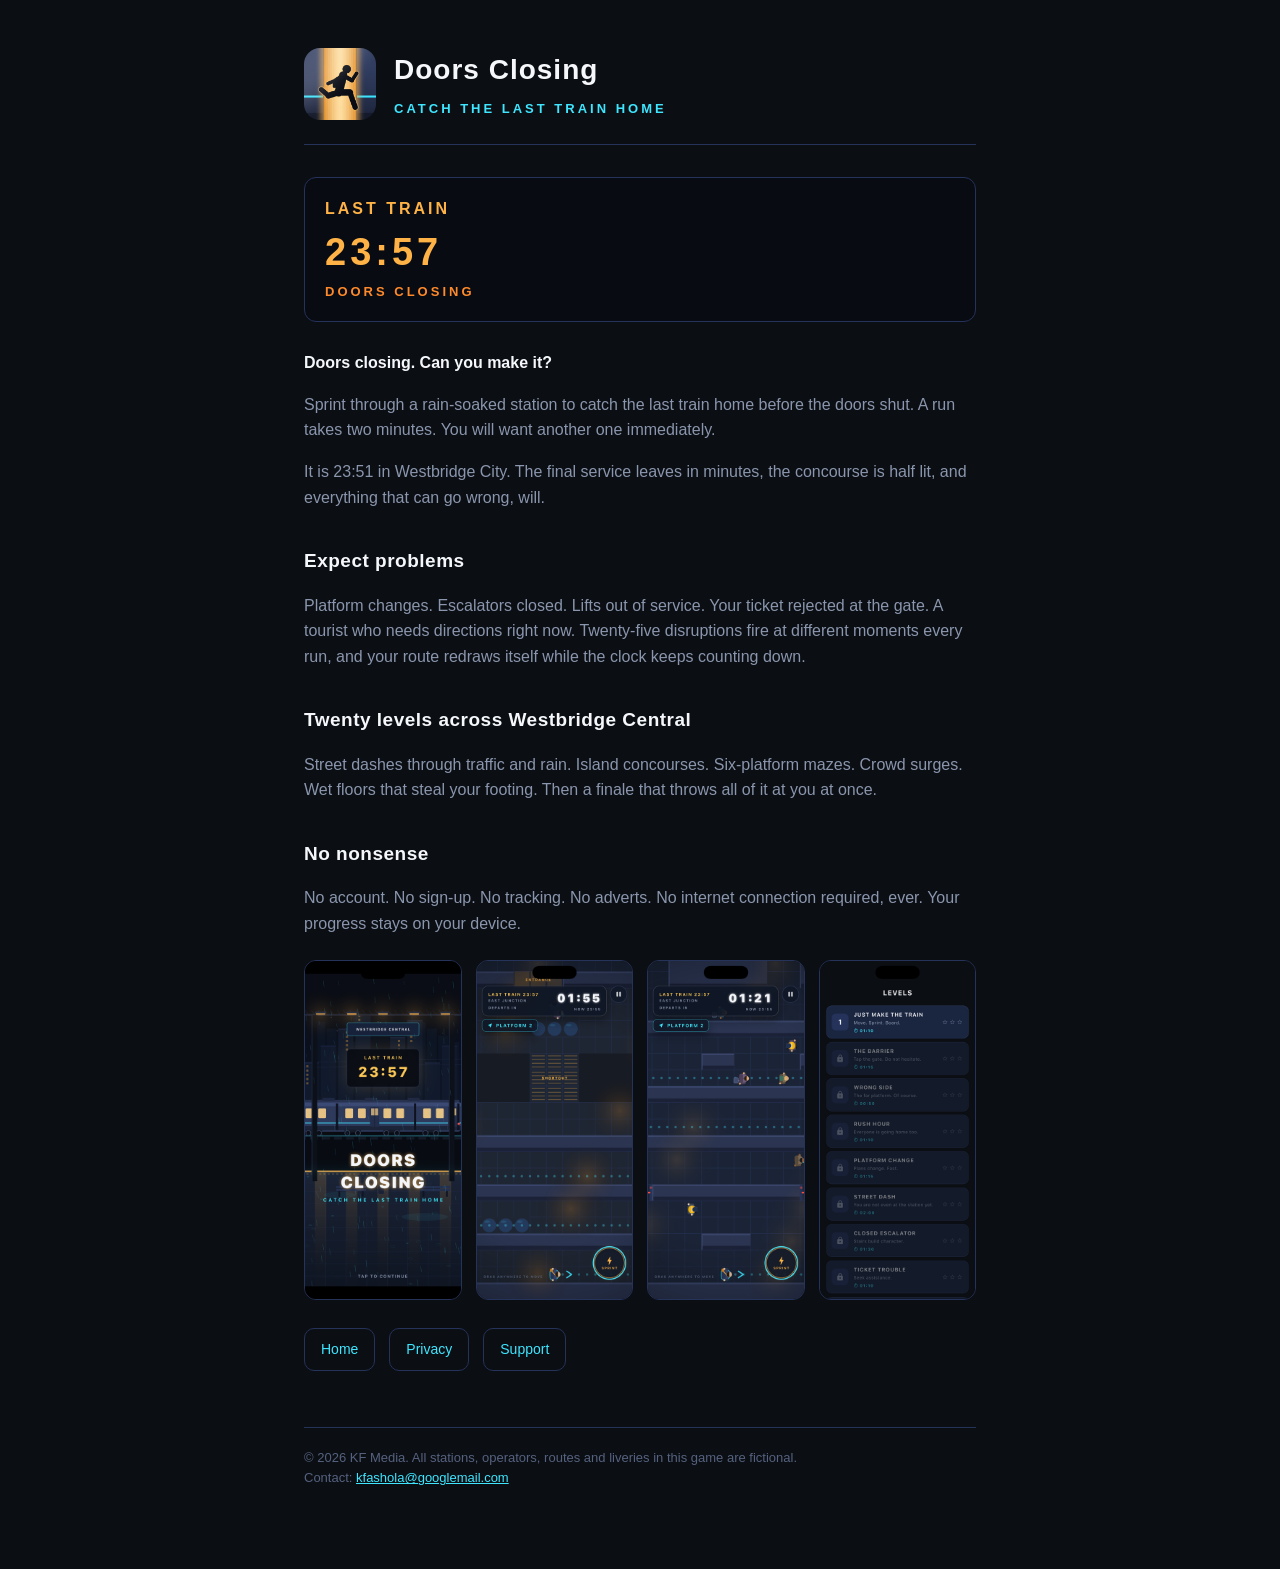
==== index.html @ 66f54e41 "Support and privacy pages for Doors Closing" ====
<!doctype html>
<html lang="en-GB">
<head>
<meta charset="utf-8">
<meta name="viewport" content="width=device-width,initial-scale=1">
<title>Doors Closing — catch the last train home</title>
<meta name="description" content="A late-night commuter arcade game for iPhone. Sprint through a rain-soaked station and catch the 23:57 before the doors close.">
<link rel="stylesheet" href="style.css">
<link rel="icon" href="icon.png">
</head>
<body>
<div class="wrap">
<header>
  <img src="icon.png" alt="Doors Closing icon">
  <h1>Doors Closing<small>Catch the last train home</small></h1>
</header>

<div class="board">
  <div class="t">LAST TRAIN</div>
  <div class="big">23:57</div>
  <div class="t" style="color:#ff8a2b;font-size:13px">DOORS CLOSING</div>
</div>
<p><strong>Doors closing. Can you make it?</strong></p>
<p>Sprint through a rain-soaked station to catch the last train home before the doors shut. A run takes two minutes. You will want another one immediately.</p>
<p>It is 23:51 in Westbridge City. The final service leaves in minutes, the concourse is half lit, and everything that can go wrong, will.</p>
<h2>Expect problems</h2>
<p>Platform changes. Escalators closed. Lifts out of service. Your ticket rejected at the gate. A tourist who needs directions right now. Twenty-five disruptions fire at different moments every run, and your route redraws itself while the clock keeps counting down.</p>
<h2>Twenty levels across Westbridge Central</h2>
<p>Street dashes through traffic and rain. Island concourses. Six-platform mazes. Crowd surges. Wet floors that steal your footing. Then a finale that throws all of it at you at once.</p>
<h2>No nonsense</h2>
<p>No account. No sign-up. No tracking. No adverts. No internet connection required, ever. Your progress stays on your device.</p>
<div class="shots">
  <img src="shots/01_splash.png" alt="Title screen on a rainy platform">
  <img src="shots/02_street.png" alt="Street level with the countdown running">
  <img src="shots/03_station.png" alt="Station concourse with commuters">
  <img src="shots/05_levels.png" alt="Level select screen">
</div>
<nav>
  <a href="index.html">Home</a>
  <a href="privacy.html">Privacy</a>
  <a href="support.html">Support</a>
</nav>
<footer>
  © 2026 KF Media. All stations, operators, routes and liveries in this game are fictional.<br>
  Contact: <a href="mailto:kfashola@googlemail.com">kfashola@googlemail.com</a>
</footer>
</div>
</body>
</html>
---- style.css ----
:root{--bg:#0b0e13;--panel:#121a2b;--line:#25325a;--text:#f5f7fa;--muted:#8a96ad;--amber:#ffb347;--cyan:#3ee6ff}
*{box-sizing:border-box}
body{margin:0;background:var(--bg);color:var(--text);font:16px/1.6 -apple-system,BlinkMacSystemFont,"Segoe UI",Roboto,Helvetica,Arial,sans-serif}
a{color:var(--cyan)}
.wrap{max-width:720px;margin:0 auto;padding:48px 24px 80px}
header{border-bottom:1px solid var(--line);padding-bottom:24px;margin-bottom:32px;display:flex;align-items:center;gap:18px}
header img{width:72px;height:72px;border-radius:16px}
h1{font-size:28px;letter-spacing:1px;margin:0}
h1 small{display:block;font-size:13px;letter-spacing:3px;color:var(--cyan);font-weight:600;margin-top:6px;text-transform:uppercase}
h2{font-size:19px;letter-spacing:.5px;margin:36px 0 10px}
h3{font-size:16px;margin:26px 0 6px}
p,li{color:var(--muted)}
p strong,li strong{color:var(--text)}
.board{background:#080b12;border:1px solid var(--line);border-radius:12px;padding:18px 20px;margin:28px 0;font-variant-numeric:tabular-nums}
.board .t{color:var(--amber);letter-spacing:3px;font-weight:700}
.board .big{color:var(--amber);font-size:38px;font-weight:800;letter-spacing:4px}
nav{margin:28px 0 0;display:flex;gap:14px;flex-wrap:wrap}
nav a{display:inline-block;padding:9px 16px;border:1px solid var(--line);border-radius:10px;text-decoration:none;font-size:14px}
footer{margin-top:56px;padding-top:20px;border-top:1px solid var(--line);font-size:13px;color:#55627f}
.shots{display:grid;grid-template-columns:repeat(auto-fit,minmax(150px,1fr));gap:14px;margin:24px 0}
.shots img{width:100%;border-radius:12px;border:1px solid var(--line)}
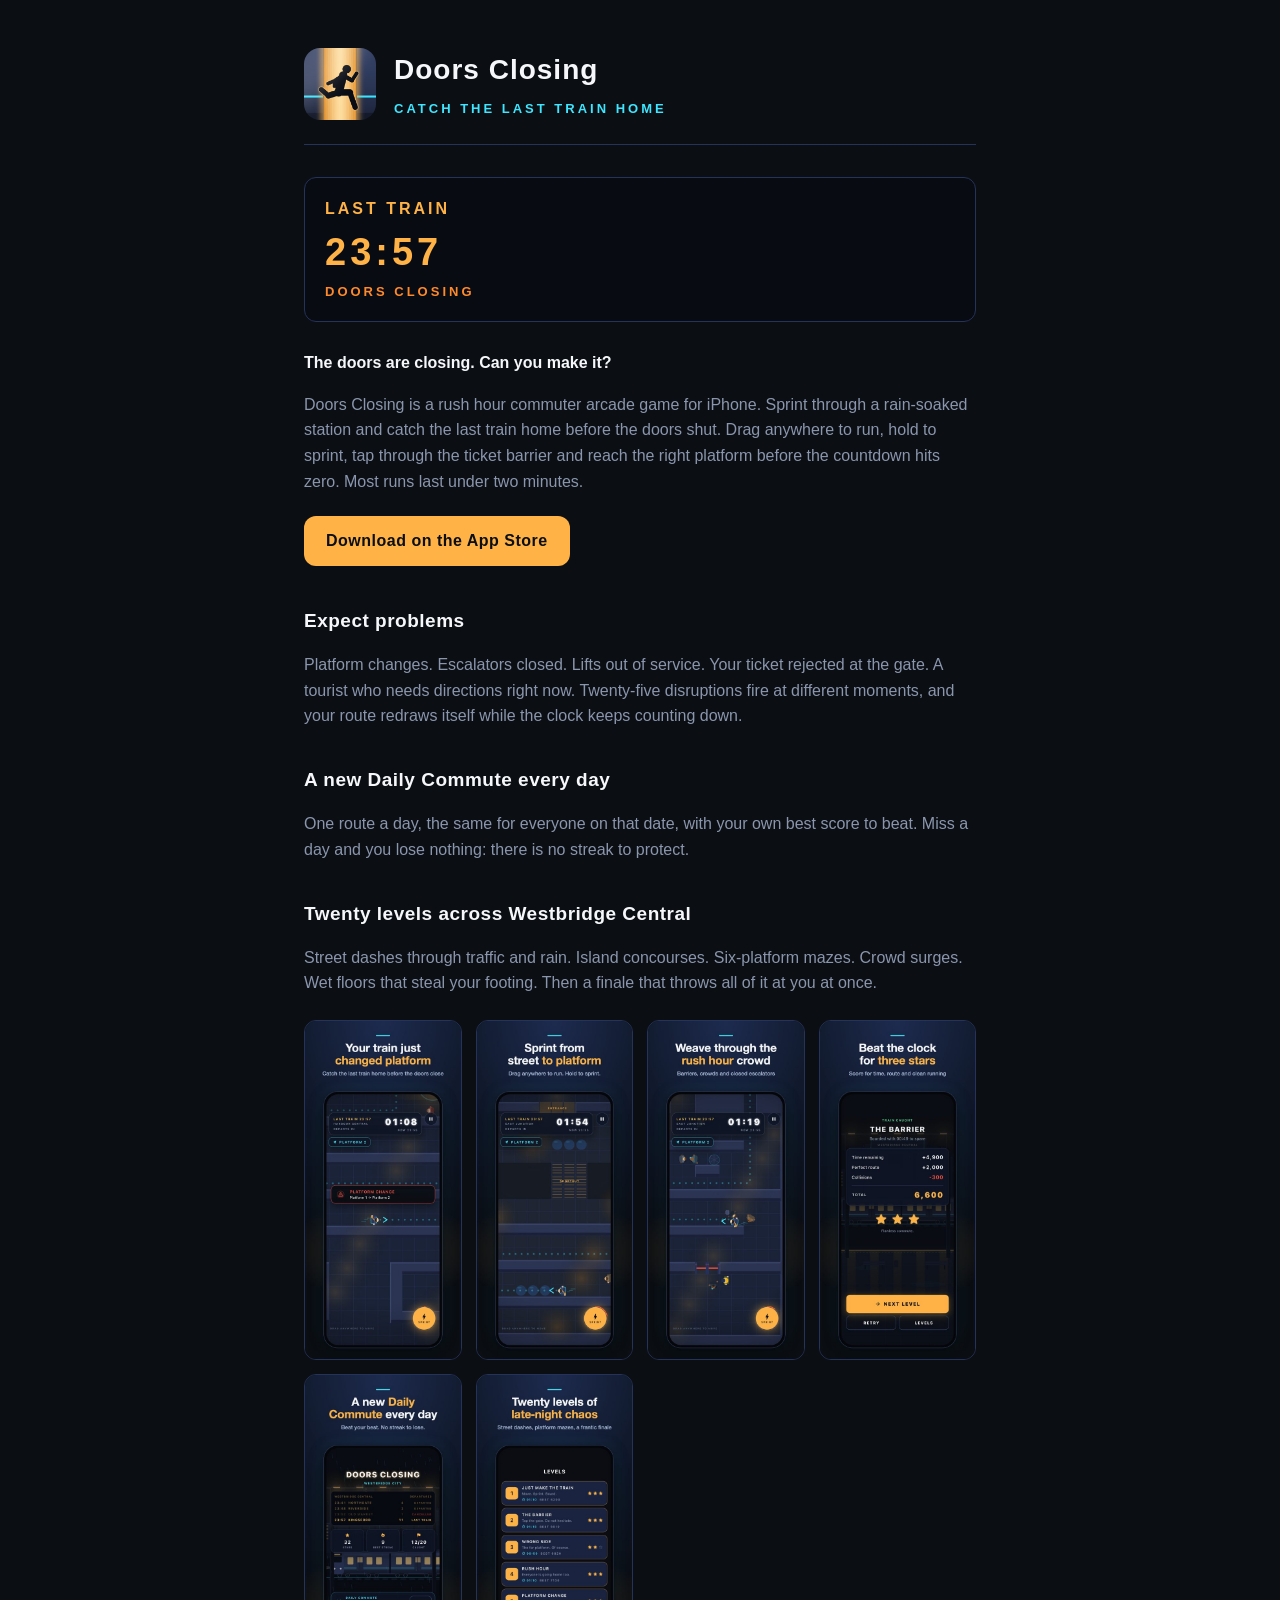
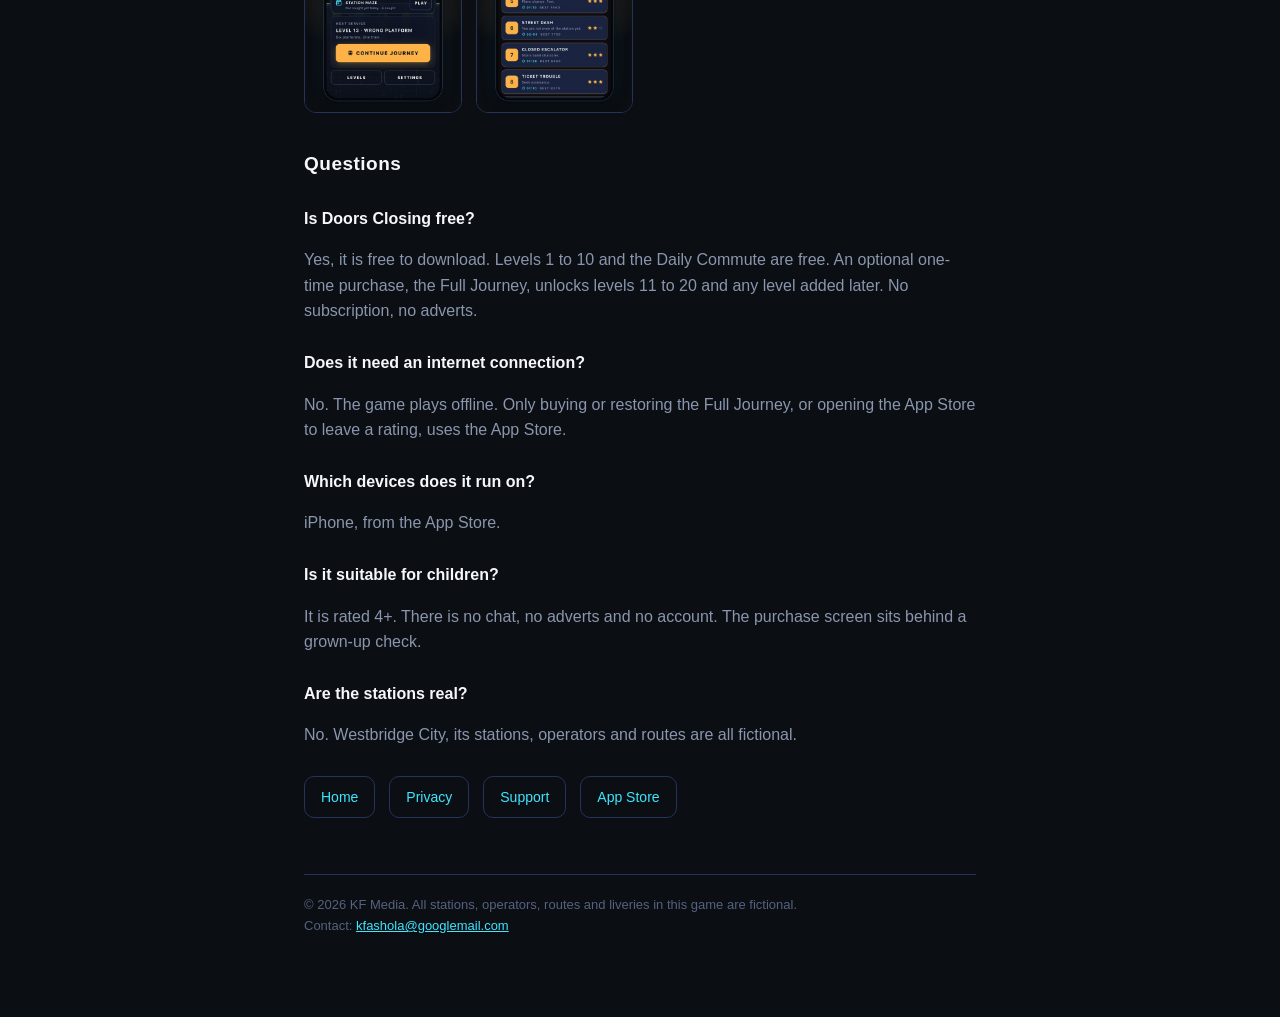
==== commit 839c183a: "Doors Closing 1.1: Full Journey purchase in privacy and support, SEO, new screenshots Co-Authored-By" ====
--- a/index.html
+++ b/index.html
@@ -3,15 +3,86 @@
 <head>
 <meta charset="utf-8">
 <meta name="viewport" content="width=device-width,initial-scale=1">
-<title>Doors Closing — catch the last train home</title>
-<meta name="description" content="A late-night commuter arcade game for iPhone. Sprint through a rain-soaked station and catch the 23:57 before the doors close.">
+<title>Doors Closing: Catch the Train – commuter rush game for iPhone</title>
+<meta name="description" content="Catch the last train home before the doors close. A rush hour commuter arcade game for iPhone: sprint through a rainy station, dodge crowds and survive platform changes. Free to start.">
+<link rel="canonical" href="https://kdevelopment2026.github.io/doors-closing/">
+<meta name="apple-itunes-app" content="app-id=6809240319">
+<meta name="theme-color" content="#0b0e13">
+<meta property="og:type" content="website">
+<meta property="og:site_name" content="Doors Closing">
+<meta property="og:title" content="Doors Closing: Catch the Train">
+<meta property="og:description" content="Catch the last train home before the doors close. A rush hour commuter arcade game for iPhone.">
+<meta property="og:url" content="https://kdevelopment2026.github.io/doors-closing/">
+<meta property="og:image" content="https://kdevelopment2026.github.io/doors-closing/og.jpg">
+<meta property="og:image:width" content="1200">
+<meta property="og:image:height" content="630">
+<meta property="og:image:alt" content="A commuter sprints along a rainy night platform towards the open door of the last train">
+<meta property="og:locale" content="en_GB">
+<meta name="twitter:card" content="summary_large_image">
+<meta name="twitter:title" content="Doors Closing: Catch the Train">
+<meta name="twitter:description" content="Catch the last train home before the doors close. A rush hour commuter arcade game for iPhone.">
+<meta name="twitter:image" content="https://kdevelopment2026.github.io/doors-closing/og.jpg">
 <link rel="stylesheet" href="style.css">
 <link rel="icon" href="icon.png">
+<link rel="apple-touch-icon" href="icon.png">
+<script type="application/ld+json">
+{
+  "@context": "https://schema.org",
+  "@type": ["VideoGame", "MobileApplication"],
+  "name": "Doors Closing: Catch the Train",
+  "alternateName": "Doors Closing",
+  "description": "A rush hour commuter arcade game. Sprint through a rain-soaked station and catch the last train home before the doors close, while platform changes, closed escalators and crowds get in the way.",
+  "url": "https://kdevelopment2026.github.io/doors-closing/",
+  "image": "https://kdevelopment2026.github.io/doors-closing/og.jpg",
+  "screenshot": [
+    "https://kdevelopment2026.github.io/doors-closing/shots/01_platform_change.jpg",
+    "https://kdevelopment2026.github.io/doors-closing/shots/02_street_dash.jpg",
+    "https://kdevelopment2026.github.io/doors-closing/shots/06_daily_commute.jpg"
+  ],
+  "operatingSystem": "iOS",
+  "applicationCategory": "GameApplication",
+  "genre": ["Arcade", "Action", "Casual"],
+  "gamePlatform": "iPhone",
+  "playMode": "SinglePlayer",
+  "numberOfPlayers": {"@type": "QuantitativeValue", "value": 1},
+  "contentRating": "4+",
+  "inLanguage": "en-GB",
+  "installUrl": "https://apps.apple.com/gb/app/id6809240319",
+  "sameAs": ["https://apps.apple.com/gb/app/id6809240319"],
+  "offers": {
+    "@type": "Offer",
+    "price": "0",
+    "priceCurrency": "GBP",
+    "description": "Free download with levels 1 to 10 and the Daily Commute. An optional one-time in-app purchase unlocks the remaining levels.",
+    "availability": "https://schema.org/InStock"
+  },
+  "author": {"@type": "Organization", "name": "KF Media"},
+  "publisher": {"@type": "Organization", "name": "KF Media"}
+}
+</script>
+<script type="application/ld+json">
+{
+  "@context": "https://schema.org",
+  "@type": "FAQPage",
+  "mainEntity": [
+    {"@type": "Question", "name": "Is Doors Closing free?",
+     "acceptedAnswer": {"@type": "Answer", "text": "Yes, it is free to download. Levels 1 to 10 and the Daily Commute are free. An optional one-time purchase, the Full Journey, unlocks levels 11 to 20 and any level added later. There is no subscription and there are no adverts."}},
+    {"@type": "Question", "name": "Does it need an internet connection?",
+     "acceptedAnswer": {"@type": "Answer", "text": "No. The game plays offline. Only buying or restoring the Full Journey, or opening the App Store to leave a rating, uses the App Store."}},
+    {"@type": "Question", "name": "Which devices does it run on?",
+     "acceptedAnswer": {"@type": "Answer", "text": "iPhone, from the App Store."}},
+    {"@type": "Question", "name": "Is it suitable for children?",
+     "acceptedAnswer": {"@type": "Answer", "text": "It is rated 4+. There is no chat, no adverts and no account. The purchase screen sits behind a grown-up check."}},
+    {"@type": "Question", "name": "Are the stations real?",
+     "acceptedAnswer": {"@type": "Answer", "text": "No. Westbridge City, its stations, operators and routes are all fictional."}}
+  ]
+}
+</script>
 </head>
 <body>
 <div class="wrap">
 <header>
-  <img src="icon.png" alt="Doors Closing icon">
+  <img src="icon.png" alt="Doors Closing app icon" width="72" height="72">
   <h1>Doors Closing<small>Catch the last train home</small></h1>
 </header>
 
@@ -20,25 +91,46 @@
   <div class="big">23:57</div>
   <div class="t" style="color:#ff8a2b;font-size:13px">DOORS CLOSING</div>
 </div>
-<p><strong>Doors closing. Can you make it?</strong></p>
-<p>Sprint through a rain-soaked station to catch the last train home before the doors shut. A run takes two minutes. You will want another one immediately.</p>
-<p>It is 23:51 in Westbridge City. The final service leaves in minutes, the concourse is half lit, and everything that can go wrong, will.</p>
+
+<p><strong>The doors are closing. Can you make it?</strong></p>
+<p>Doors Closing is a rush hour commuter arcade game for iPhone. Sprint through a rain-soaked station and catch the last train home before the doors shut. Drag anywhere to run, hold to sprint, tap through the ticket barrier and reach the right platform before the countdown hits zero. Most runs last under two minutes.</p>
+<p><a class="cta" href="https://apps.apple.com/gb/app/id6809240319">Download on the App Store</a></p>
+
 <h2>Expect problems</h2>
-<p>Platform changes. Escalators closed. Lifts out of service. Your ticket rejected at the gate. A tourist who needs directions right now. Twenty-five disruptions fire at different moments every run, and your route redraws itself while the clock keeps counting down.</p>
+<p>Platform changes. Escalators closed. Lifts out of service. Your ticket rejected at the gate. A tourist who needs directions right now. Twenty-five disruptions fire at different moments, and your route redraws itself while the clock keeps counting down.</p>
+
+<h2>A new Daily Commute every day</h2>
+<p>One route a day, the same for everyone on that date, with your own best score to beat. Miss a day and you lose nothing: there is no streak to protect.</p>
+
 <h2>Twenty levels across Westbridge Central</h2>
 <p>Street dashes through traffic and rain. Island concourses. Six-platform mazes. Crowd surges. Wet floors that steal your footing. Then a finale that throws all of it at you at once.</p>
-<h2>No nonsense</h2>
-<p>No account. No sign-up. No tracking. No adverts. No internet connection required, ever. Your progress stays on your device.</p>
+
 <div class="shots">
-  <img src="shots/01_splash.png" alt="Title screen on a rainy platform">
-  <img src="shots/02_street.png" alt="Street level with the countdown running">
-  <img src="shots/03_station.png" alt="Station concourse with commuters">
-  <img src="shots/05_levels.png" alt="Level select screen">
+  <img src="shots/01_platform_change.jpg" alt="A platform change alert during a run, with the countdown at 1:08" loading="lazy" width="480" height="1043">
+  <img src="shots/02_street_dash.jpg" alt="Sprinting from the street towards the station entrance" loading="lazy" width="480" height="1043">
+  <img src="shots/03_rush_hour.jpg" alt="Weaving through rush hour commuters" loading="lazy" width="480" height="1043">
+  <img src="shots/05_three_stars.jpg" alt="Results screen with a three-star score breakdown" loading="lazy" width="480" height="1043">
+  <img src="shots/06_daily_commute.jpg" alt="Home screen with the Daily Commute" loading="lazy" width="480" height="1043">
+  <img src="shots/07_twenty_levels.jpg" alt="Level select showing stars and best scores" loading="lazy" width="480" height="1043">
 </div>
+
+<h2>Questions</h2>
+<h3>Is Doors Closing free?</h3>
+<p>Yes, it is free to download. Levels 1 to 10 and the Daily Commute are free. An optional one-time purchase, the Full Journey, unlocks levels 11 to 20 and any level added later. No subscription, no adverts.</p>
+<h3>Does it need an internet connection?</h3>
+<p>No. The game plays offline. Only buying or restoring the Full Journey, or opening the App Store to leave a rating, uses the App Store.</p>
+<h3>Which devices does it run on?</h3>
+<p>iPhone, from the App Store.</p>
+<h3>Is it suitable for children?</h3>
+<p>It is rated 4+. There is no chat, no adverts and no account. The purchase screen sits behind a grown-up check.</p>
+<h3>Are the stations real?</h3>
+<p>No. Westbridge City, its stations, operators and routes are all fictional.</p>
+
 <nav>
-  <a href="index.html">Home</a>
+  <a href="./">Home</a>
   <a href="privacy.html">Privacy</a>
   <a href="support.html">Support</a>
+  <a href="https://apps.apple.com/gb/app/id6809240319">App Store</a>
 </nav>
 <footer>
   © 2026 KF Media. All stations, operators, routes and liveries in this game are fictional.<br>
--- a/style.css
+++ b/style.css
@@ -19,3 +19,6 @@
 footer{margin-top:56px;padding-top:20px;border-top:1px solid var(--line);font-size:13px;color:#55627f}
 .shots{display:grid;grid-template-columns:repeat(auto-fit,minmax(150px,1fr));gap:14px;margin:24px 0}
 .shots img{width:100%;border-radius:12px;border:1px solid var(--line)}
+.cta{display:inline-block;margin:6px 0 4px;padding:12px 22px;border-radius:12px;background:var(--amber);color:#0b0e13;font-weight:800;letter-spacing:.5px;text-decoration:none}
+.cta:hover{filter:brightness(1.08)}
+.shots img{height:auto}
